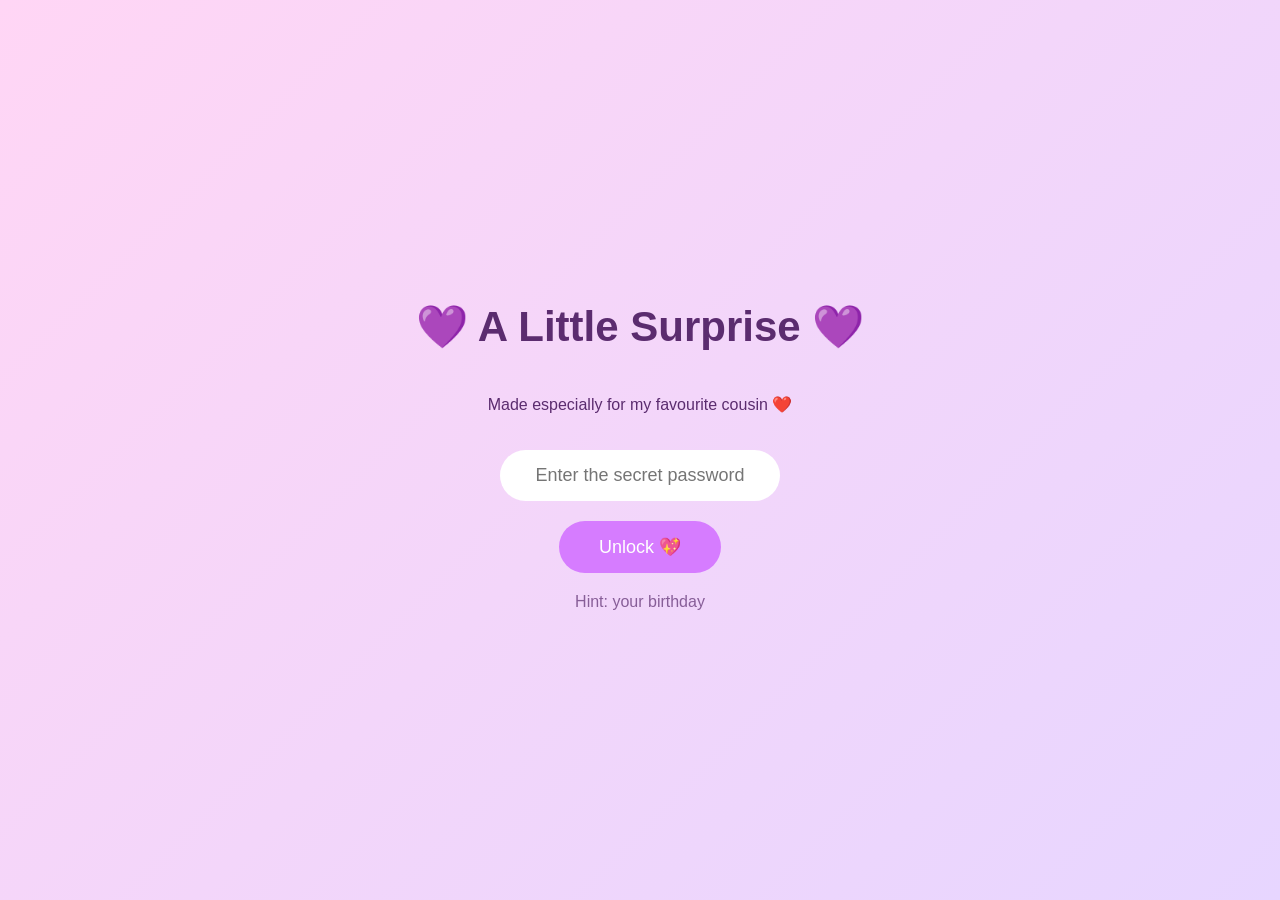
==== index.html @ 588d7226 "Update hint text in index.html" ====
<!DOCTYPE html>
<html lang="en">
<head>
    <meta charset="UTF-8">
    <meta name="viewport" content="width=device-width, initial-scale=1.0">
    <title>Happy Birthday Yesmine ❤️</title>

    <link rel="stylesheet" href="style.css">
</head>

<body>

<div id="lockScreen">

    <h1>💜 A Little Surprise 💜</h1>

    <p>Made especially for my favourite cousin ❤️</p>

    <input
        type="password"
        id="password"
        placeholder="Enter the secret password">

    <button onclick="checkPassword()">
        Unlock 💖
    </button>

    <p class="hint">
        Hint: your birthday 
    </p>

</div>

<div id="website">

<h1>Happy Birthday Yesmine! 🎂</h1>

<p class="intro">
You are not only my cousin...
<br><br>
You are my best friend,
my favourite person,
and someone I'll always be grateful for.
❤️
</p>

<h2>📸 Our Memories</h2>

<div class="gallery">

<img src="photo1.jpg">

<img src="photo2.jpg">

<img src="photo3.jpg">

</div>

<h2>💌 A Message For You</h2>

<p class="letter">

Dear Yesmine,

Thank you for always making me laugh,
being there for me,
and filling my life with amazing memories.

I hope this birthday is as wonderful
as you are.
    n7ibik baaaaarcha w kont ntmana eni n3adi 3id miledik m3ak kima kol 3am ama Allah 8alib 
    n7ibik ta3rif eli ena nmouuut 3lik w inti dima fi 9albi 😍
Happy Birthday ❤️

Love,
Roukaya 🌸

</p>

<audio id="music" loop>
<source src="music.mp3" type="audio/mpeg">
</audio>

</div>

<script src="script.js"></script>

</body>
</html>
---- style.css ----
body{
    margin:0;
    padding:0;
    font-family:Arial, sans-serif;
    background:linear-gradient(135deg,#ffd6f5,#e7d6ff);
    text-align:center;
    color:#5b2c6f;
}

#lockScreen{
    display:flex;
    flex-direction:column;
    justify-content:center;
    align-items:center;
    height:100vh;
}

#lockScreen h1{
    font-size:42px;
}

input{
    width:250px;
    padding:15px;
    border:none;
    border-radius:30px;
    margin-top:20px;
    font-size:18px;
    text-align:center;
}

button{
    margin-top:20px;
    padding:15px 40px;
    border:none;
    border-radius:30px;
    background:#d67cff;
    color:white;
    font-size:18px;
    cursor:pointer;
}

button:hover{
    background:#be5eff;
}

.hint{
    margin-top:20px;
    opacity:0.7;
}

#website{
    display:none;
    padding:30px;
}

.intro{
    font-size:22px;
    max-width:700px;
    margin:auto;
    line-height:1.8;
}

.gallery{
    display:flex;
    justify-content:center;
    flex-wrap:wrap;
    gap:20px;
    margin-top:30px;
}

.gallery img{
    width:220px;
    height:220px;
    object-fit:cover;
    border-radius:20px;
    box-shadow:0 10px 25px rgba(0,0,0,.15);
}

.letter{
    margin:50px auto;
    max-width:700px;
    background:white;
    padding:30px;
    border-radius:20px;
    line-height:1.8;
    box-shadow:0 10px 25px rgba(0,0,0,.1);
  }
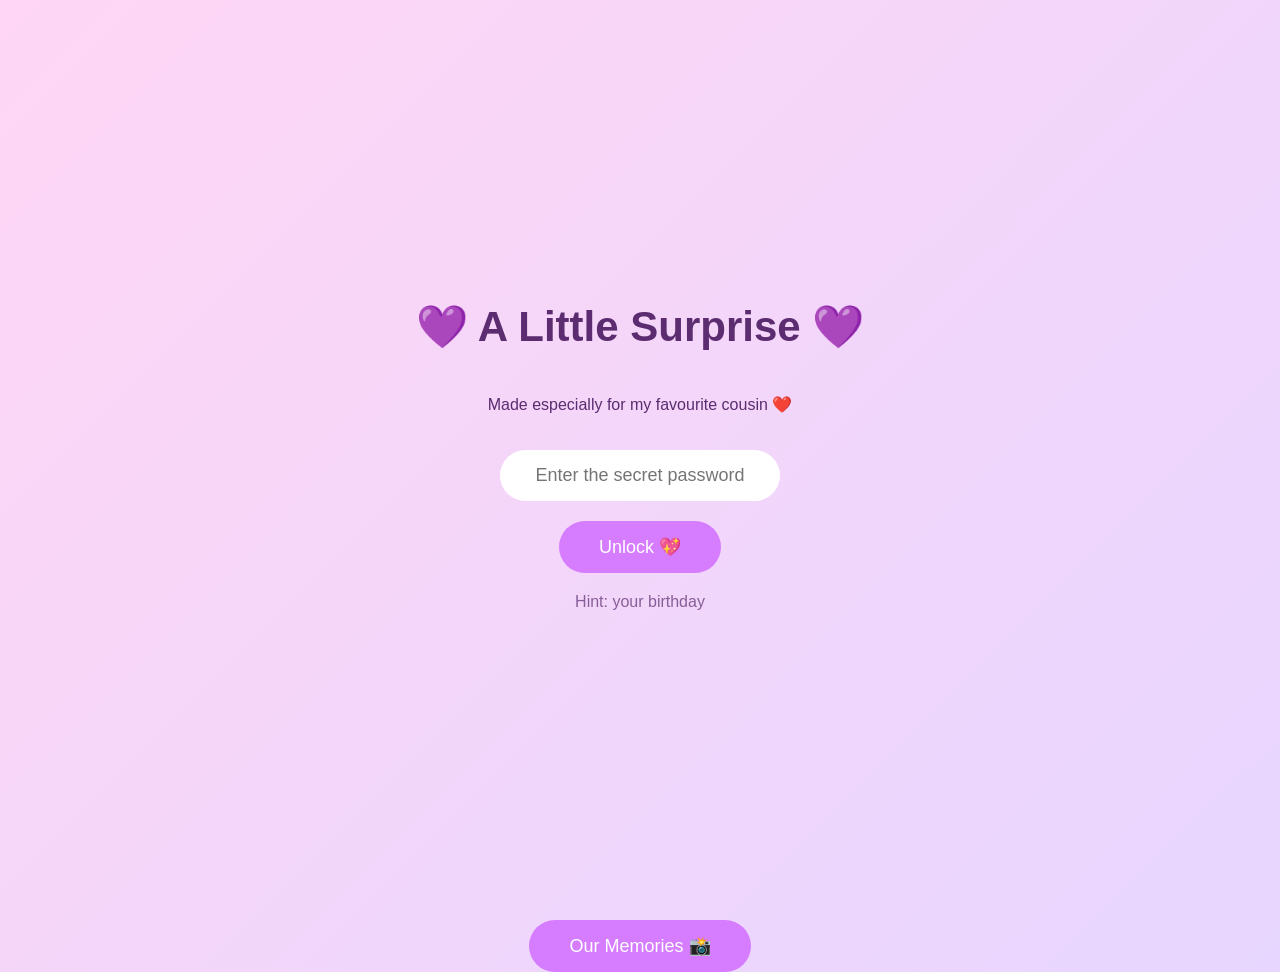
==== commit 8705dab0: "Add button link to memories.html" ====
--- a/index.html
+++ b/index.html
@@ -48,11 +48,11 @@
 
 <div class="gallery">
 
-<img src="photo1.jpg">
+<img src="20250804_191939.jpg">
 
-<img src="photo2.jpg">
+<img src="20250806_065056.jpg">
 
-<img src="photo3.jpg">
+<img src="20250809_221845.jpg">
 
 </div>
 
@@ -68,11 +68,11 @@
 
 I hope this birthday is as wonderful
 as you are.
-    n7ibik baaaaarcha w kont ntmana eni n3adi 3id miledik m3ak kima kol 3am ama Allah 8alib 
-    n7ibik ta3rif eli ena nmouuut 3lik w inti dima fi 9albi 😍
+ n7ibik baaaaarcha w kont ntmana eni n3adi 3id miledik m3ak kima kol 3am ama Allah 8alib 
+ n7ibik ta3rif eli ena nmouuut 3lik w inti dima fi 9albi 😍
 Happy Birthday ❤️
 
-Love,
+Love you soooo much,
 Roukaya 🌸
 
 </p>
@@ -87,3 +87,6 @@
 
 </body>
 </html>
+<a href="memories.html">
+    <button>Our Memories 📸</button>
+</a>
